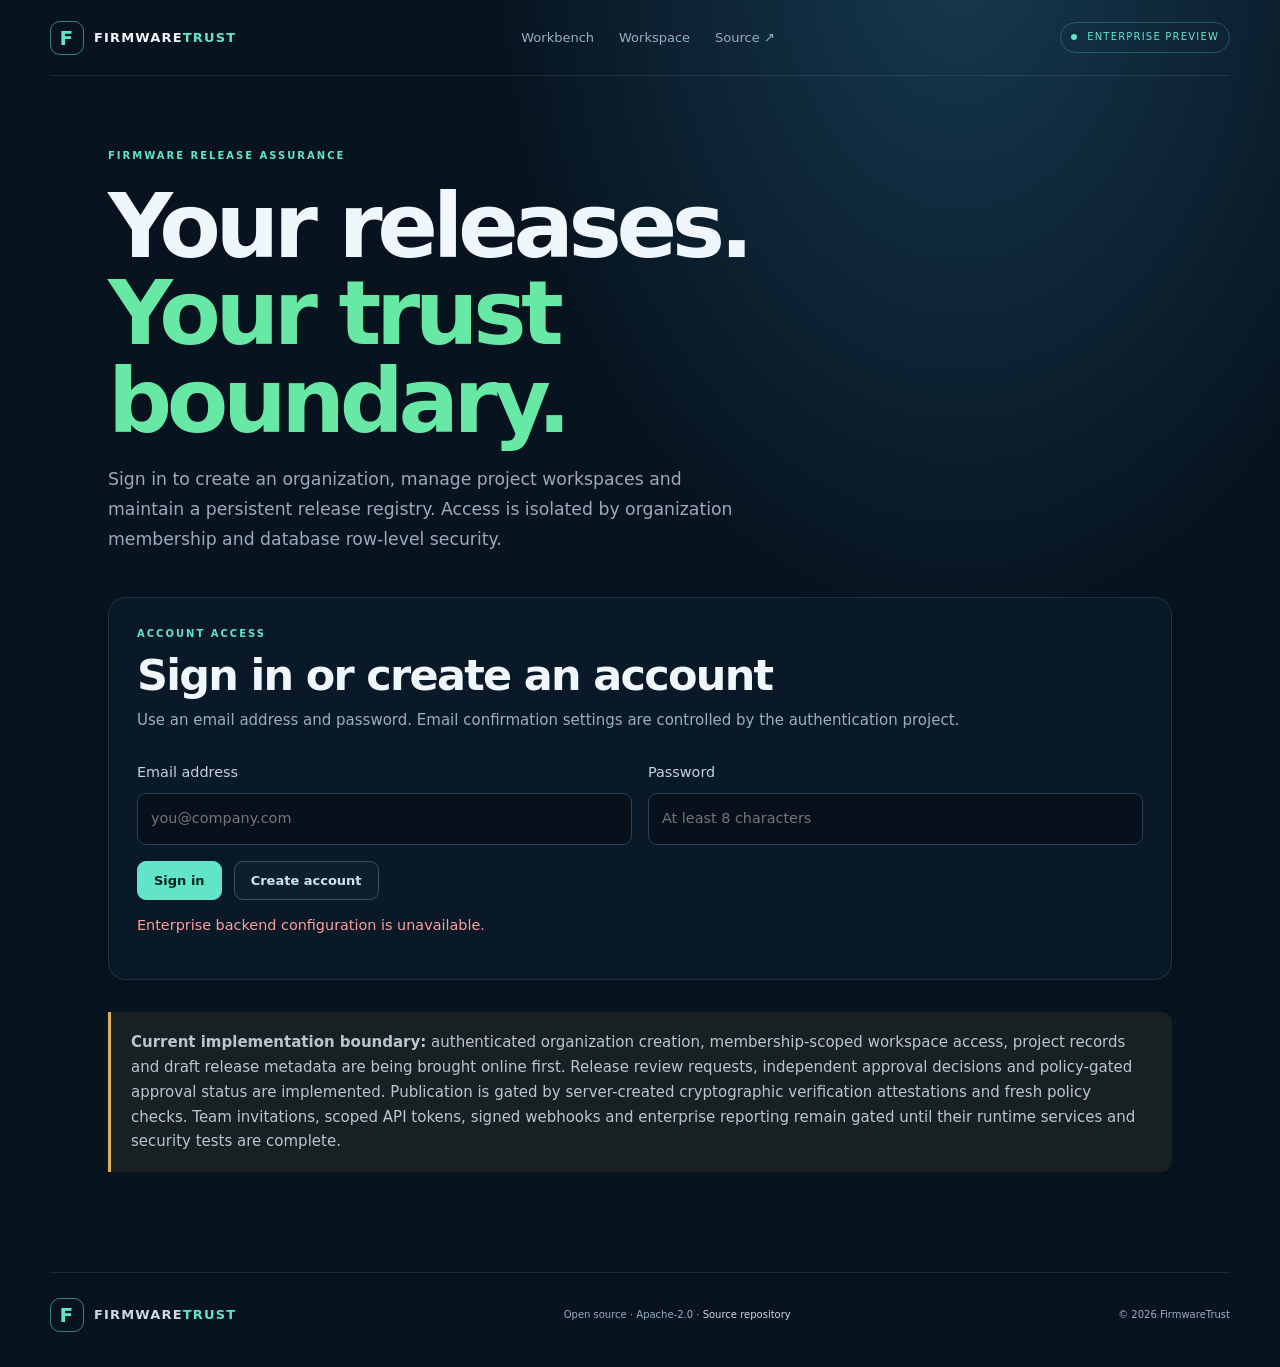
==== enterprise.html @ e17169af "feat(console): add organization team invitation workspace" ====
<!doctype html>
<html lang="en"><head>
<meta charset="utf-8"><meta name="viewport" content="width=device-width,initial-scale=1">
<meta name="theme-color" content="#07131f"><meta name="description" content="FirmwareTrust Enterprise Console — organizations, projects and release registry.">
<title>Enterprise Console · FirmwareTrust</title>
<link rel="stylesheet" href="/styles.css"><link rel="stylesheet" href="/enterprise.css"><script src="/enterprise.js" defer></script>
</head><body>
<header class="topbar"><a class="brand" href="/"><span class="brandmark">F</span><span>FIRMWARE<span class="accent">TRUST</span></span></a><nav><a href="/">Workbench</a><a href="#workspace">Workspace</a><a href="https://github.com/yobi369/FirmwareTrust" target="_blank" rel="noreferrer">Source ↗</a></nav><span class="local-pill"><i></i> ENTERPRISE PREVIEW</span></header>
<main class="enterprise-main">
<section class="enterprise-hero"><div class="eyebrow">FIRMWARE RELEASE ASSURANCE</div><h1>Your releases.<br><span>Your trust boundary.</span></h1><p>Sign in to create an organization, manage project workspaces and maintain a persistent release registry. Access is isolated by organization membership and database row-level security.</p></section>
<section class="enterprise-card" id="auth-card"><div class="section-heading"><div><div class="eyebrow">ACCOUNT ACCESS</div><h2>Sign in or create an account</h2><p>Use an email address and password. Email confirmation settings are controlled by the authentication project.</p></div></div><div class="enterprise-form"><label>Email address<input id="auth-email" type="email" autocomplete="email" required placeholder="you@company.com"></label><label>Password<input id="auth-password" type="password" autocomplete="current-password" minlength="8" required placeholder="At least 8 characters"></label><div class="enterprise-actions"><button class="btn primary" id="sign-in">Sign in</button><button class="btn ghost" id="sign-up">Create account</button></div></div><p class="enterprise-note" id="auth-message" role="status">Your account session stays in this browser tab. Signing keys are not uploaded.</p></section>
<section class="enterprise-card hidden" id="invite-card"><div class="eyebrow">ORGANIZATION INVITATION</div><h2>Accept your team invitation</h2><p>Sign in or create an account using the invited email address, then accept the single-use invitation.</p><button class="btn primary" id="accept-invitation">Accept invitation</button><p class="enterprise-note" id="invite-message" role="status"></p></section>
<section class="enterprise-card hidden" id="workspace">
<div class="workspace-top"><div><div class="eyebrow">ORGANIZATION WORKSPACE</div><h2 id="welcome-title">Your organizations</h2><p id="signed-in-as"></p></div><button class="btn ghost" id="sign-out">Sign out</button></div>
<div class="workspace-grid">
<section class="workspace-panel"><h3>Create an organization</h3><p>Each organization is a separate tenant. The creator becomes its first owner.</p><label>Organization name<input id="org-name" maxlength="120" placeholder="Acme Devices"></label><label>Organization slug<input id="org-slug" maxlength="63" placeholder="acme-devices"></label><button class="btn primary" id="create-org">Create organization</button></section>
<section class="workspace-panel"><h3>Your organizations</h3><p>Only organizations where your account is a member appear here.</p><div id="org-list" class="record-list"><p class="muted">Sign in to load your organizations.</p></div></section>
</div>
<section class="workspace-panel hidden" id="team-tools"><div class="workspace-top"><div><h3>Team invitations</h3><p>Invite colleagues by email with a scoped organization role. Invitations expire and can be used once.</p></div></div><div class="inline-form"><label>Invitee email<input id="invite-email" type="email" maxlength="254" placeholder="engineer@company.com"></label><label>Organization role<select id="invite-role"><option value="developer">Developer</option><option value="viewer">Viewer</option><option value="security_analyst">Security analyst</option><option value="release_manager">Release manager</option><option value="admin">Admin</option></select></label><label>Expires in<select id="invite-expiry"><option value="7">7 days</option><option value="14">14 days</option><option value="30">30 days</option></select></label><button class="btn primary" id="create-invitation">Create invitation</button></div><div class="invite-link-row"><label>One-time invitation link<input id="invite-link" readonly placeholder="Created invitation links appear here once"></label><button class="btn ghost" id="copy-invite-link" disabled>Copy link</button></div><p class="enterprise-note" id="invite-result" role="status">The raw invitation token is shown once and only its SHA-256 hash is stored.</p><div id="invite-list" class="record-list"></div></section>
<section class="workspace-panel project-panel"><div class="workspace-top"><div><h3 id="project-heading">Projects</h3><p id="project-subtitle">Select an organization to manage its projects and releases.</p></div><button class="btn ghost" id="refresh-workspace">Refresh</button></div><div id="project-tools" class="hidden"><div class="inline-form"><label>Project name<input id="project-name" maxlength="120" placeholder="Device firmware"></label><label>Project slug<input id="project-slug" maxlength="63" placeholder="device-firmware"></label><button class="btn primary" id="create-project">Add project</button></div><div id="project-list" class="record-list"></div></div></section>
<section class="workspace-panel project-panel">
<div class="workspace-top"><div><h3>Signing-key lifecycle</h3><p id="key-subtitle">Register public verification keys, rotate active keys and revoke compromised keys.</p></div><span class="status-text">PRIVATE KEYS STAY LOCAL</span></div>
<div id="key-tools" class="hidden">
<div class="key-form">
<label>Public-key fingerprint<input id="key-fingerprint" readonly placeholder="Calculated from public key PEM"></label>
<label>Algorithm<input id="key-algorithm" value="Ed25519" readonly></label>
<label class="key-pem-label">Public key PEM<textarea id="key-pem" rows="5" spellcheck="false" placeholder="-----BEGIN PUBLIC KEY-----&#10;Paste the public key only"></textarea></label>
<div class="key-actions"><button class="btn primary" id="register-key">Register public key</button><button class="btn ghost" id="clear-key-form">Clear key form</button></div>
<label>Revocation reason<textarea id="key-revoke-reason" rows="2" maxlength="1000" placeholder="Explain why this key must no longer be trusted"></textarea></label>
</div>
<div id="key-list" class="record-list"><p class="muted">Select a project to load its signing keys.</p></div>
<p class="enterprise-note">Rotation atomically retires the old key and registers its successor. Revocation is irreversible. FirmwareTrust stores public verification material only; never paste or upload a private key.</p>
</div></section>
<section class="workspace-panel project-panel"><div class="workspace-top"><div><h3>Release registry</h3><p id="release-subtitle">Select a project to register and review release metadata.</p></div></div><div id="release-tools" class="hidden"><div class="inline-form release-form"><label>Release version<input id="release-version" maxlength="80" placeholder="1.0.0"></label><label>Artifact filename<input id="release-artifact" maxlength="255" placeholder="controller-v1.0.0.bin"></label><label>SHA-256 digest<input id="release-sha" maxlength="64" placeholder="64 hexadecimal characters"></label><button class="btn primary" id="create-release">Register draft release</button></div><div class="release-manifest-upload"><label>Signed release manifest (optional)<input id="release-manifest" type="file" accept=".json,application/json"></label><p class="enterprise-note">Attach the signed manifest to verify its Ed25519 signature against an active registered key and bind it to this organization/project. Firmware binaries are never uploaded. Without a manifest, only unsigned draft metadata is recorded.</p></div><div id="release-list" class="record-list"></div></div></section><section class="workspace-panel project-panel"><div class="workspace-top"><div><h3>Release policies & evaluation</h3><p>Define versioned release controls and evaluate a selected draft against current evidence.</p></div></div><div id="policy-tools" class="policy-tools hidden"><div class="inline-form"><label>Policy name<input id="policy-name" maxlength="120" placeholder="production-baseline"></label><label>Policy scope<select id="policy-scope"><option value="project">Selected project</option><option value="organization">Entire organization</option></select></label><button class="btn primary" id="create-policy">Save policy version</button></div><label>Policy rules (JSON)<textarea id="policy-rules" rows="5" spellcheck="false">{
  "require_signed_manifest": true,
  "require_sbom": true,
  "require_complete_sbom_scan": true,
  "block_on_critical": true,
  "max_high_findings": 0,
  "min_approvals": 1
}</textarea></label><div class="inline-form"><label>Release to evaluate<select id="policy-release"></select></label><button class="btn primary" id="evaluate-policy">Evaluate policy</button></div><p class="enterprise-note">Supported rules: require_signed_manifest, require_sbom, require_complete_sbom_scan, block_on_critical, max_high_findings and min_approvals. Policy creation is restricted to organization owners/admins. Evaluation is read-only and does not publish a release.</p><p id="policy-result" class="enterprise-note" role="status"></p><div id="policy-list" class="record-list"></div></div></section>
<section class="workspace-panel project-panel"><div class="workspace-top"><div><h3>SBOM & vulnerability intelligence</h3><p>Inventory software components and identify known vulnerabilities in the selected project.</p></div></div><div id="sbom-tools" class="hidden"><div class="inline-form"><label>SBOM JSON file<input id="sbom-file" type="file" accept=".json,application/json"></label><button class="btn primary" id="ingest-sbom">Ingest and scan</button></div><p class="enterprise-note">Supports CycloneDX JSON and SPDX JSON. The original SBOM is stored with a SHA-256 digest; versioned package URLs are checked against OSV.dev. Firmware binaries are not uploaded.</p><div id="sbom-list" class="record-list"></div><h4>Recent vulnerability findings</h4><div id="sbom-findings" class="record-list"></div></div></section>
</section>
<section class="enterprise-disclaimer"><b>Current implementation boundary:</b> authenticated organization creation, membership-scoped workspace access, project records and draft release metadata are being brought online first. Release review requests, independent approval decisions and policy-gated approval status are implemented. Publication is gated by server-created cryptographic verification attestations and fresh policy checks. Team invitations, scoped API tokens, signed webhooks and enterprise reporting remain gated until their runtime services and security tests are complete.</section>
</main>
<footer><a class="brand" href="/"><span class="brandmark">F</span><span>FIRMWARE<span class="accent">TRUST</span></span></a><span>Open source · Apache-2.0 · <a href="https://github.com/yobi369/FirmwareTrust">Source repository</a></span><span>© 2026 FirmwareTrust</span></footer>
</body></html>
---- styles.css ----
:root{color-scheme:dark;--bg:#07131f;--panel:#0d1d2c;--panel2:#102438;--line:#233a4e;--muted:#9aafc2;--text:#eff6fc;--teal:#62e4c7;--blue:#85baff;--amber:#f4c979;--red:#ff8585;--green:#72e3ad}*{box-sizing:border-box}html{scroll-behavior:smooth}body{margin:0;background:radial-gradient(ellipse at 75% -5%,#163a50 0,transparent 35%),var(--bg);color:var(--text);font:15px/1.65 Inter,ui-sans-serif,system-ui,-apple-system,"Segoe UI",sans-serif}a{color:inherit;text-decoration:none}.topbar,main,footer{width:min(1180px,calc(100% - 44px));margin:auto}.topbar{height:76px;display:flex;align-items:center;justify-content:space-between;border-bottom:1px solid #ffffff16}.brand{display:flex;align-items:center;gap:10px;font-weight:800;letter-spacing:.09em;font-size:13px}.brandmark{width:34px;height:34px;border:1px solid #62e4c788;color:var(--teal);border-radius:10px;display:grid;place-items:center;font-size:20px}.accent{color:var(--teal)}nav{display:flex;gap:25px;color:var(--muted);font-size:13px}nav a:hover,footer a:hover{color:var(--teal)}.local-pill,.status-chip{font-size:10px;letter-spacing:.12em;color:var(--teal);border:1px solid #62e4c744;padding:6px 10px;border-radius:40px}.local-pill i,.status-chip i{display:inline-block;width:6px;height:6px;border-radius:50%;background:var(--teal);margin-right:6px}.hero{padding:85px 0 65px}.eyebrow{font-size:10px;letter-spacing:.2em;color:var(--teal);font-weight:800}.hero h1{font-size:clamp(48px,8vw,82px);line-height:1.02;letter-spacing:-.06em;margin:18px 0}.hero h1 span{color:var(--teal)}.hero-copy{max-width:700px;color:#b6c7d6;font-size:18px}.hero-actions,.actions{display:flex;align-items:center;gap:12px;flex-wrap:wrap;margin-top:24px}.btn{border:1px solid #62e4c766;background:#62e4c711;color:var(--teal);padding:11px 16px;border-radius:9px;font:700 13px Inter,ui-sans-serif,system-ui,sans-serif;cursor:pointer;display:inline-flex;gap:12px;align-items:center;justify-content:center}.btn.primary{background:var(--teal);color:#05231f;border-color:var(--teal)}.btn.ghost{border-color:#345068;color:#d1e2ef;background:#ffffff05}.btn:disabled{opacity:.4;cursor:not-allowed}.btn:hover:not(:disabled){filter:brightness(1.1);transform:translateY(-1px)}.trustline{display:flex;gap:20px;flex-wrap:wrap;margin-top:22px;color:var(--muted);font-size:11px}.trustline span:before{content:"✓";color:var(--teal);margin-right:7px}.metrics{border-block:1px solid #ffffff18;display:grid;grid-template-columns:repeat(4,1fr);padding:20px 0}.metrics div{padding:3px 24px;border-right:1px solid #ffffff16}.metrics div:first-child{padding-left:0}.metrics div:last-child{border:0}.metrics b{display:block;font-size:18px}.metrics span{font-size:11px;color:var(--muted)}.workbench{padding:76px 0 70px}.section-heading{display:flex;align-items:end;justify-content:space-between;gap:20px;margin-bottom:28px}.section-heading h2,.explain h2,.security h2,.roadmap h2,.closing h2{font-size:clamp(29px,4vw,43px);line-height:1.12;letter-spacing:-.04em;margin:9px 0}.section-heading p,.explain>p,.closing p{color:var(--muted);margin:0}.steps-nav{display:flex;border-bottom:1px solid var(--line);gap:8px}.step-tab{background:transparent;border:0;border-bottom:2px solid transparent;color:var(--muted);padding:15px 17px;font:600 13px Inter,ui-sans-serif,system-ui,sans-serif;cursor:pointer}.step-tab span{color:var(--teal);font:11px ui-monospace,monospace;margin-right:9px}.step-tab.active{color:var(--text);border-color:var(--teal)}.panel{background:linear-gradient(145deg,#102338,#0b1927);border:1px solid var(--line);border-top:0;border-radius:0 0 14px 14px;padding:28px}.panel[hidden]{display:none}.panel-intro{display:flex;gap:15px;align-items:flex-start;margin-bottom:25px}.step-icon{width:38px;height:38px;flex:0 0 38px;border:1px solid #62e4c755;background:#62e4c711;color:var(--teal);border-radius:10px;display:grid;place-items:center;font:13px ui-monospace,monospace}.panel h3{margin:0 0 4px;font-size:19px}.panel-intro p{margin:0;color:var(--muted);font-size:13px}.form-grid{display:grid;grid-template-columns:1fr 1fr;gap:16px}.field{display:flex;flex-direction:column;gap:7px;color:#dbe8f2;font-size:12px;font-weight:650}.field.full{grid-column:1/-1}.field input{width:100%;padding:12px 13px;background:#071522;border:1px solid #2b455b;border-radius:8px;color:var(--text);font:13px Inter,ui-sans-serif,system-ui,sans-serif;outline:none}.field input:focus{border-color:var(--teal);box-shadow:0 0 0 3px #62e4c71a}.field input[type=file]{font-size:12px}.field small{font-weight:400;color:var(--muted);font-size:11px}.callout{padding:13px 15px;border-radius:9px;font-size:12px;margin-top:20px}.warning{border:1px solid #b38a4466;background:#f4c9790c;color:#d8c69f}.warning b{color:var(--amber)}.hint{font-size:11px;color:var(--muted)}.result{margin-top:22px;padding:18px;border:1px solid var(--line);background:#071522;border-radius:10px;font-size:12px;overflow-wrap:anywhere}.result.success{border-color:#55c99888}.result.failure{border-color:#e57b7b88}.result h4{font-size:14px;margin:0 0 8px}.result p{color:var(--muted);margin:5px 0}.result code{color:var(--teal);font:11px ui-monospace,monospace;word-break:break-all}.result .download{display:inline-flex;margin:10px 10px 0 0;color:var(--teal);text-decoration:underline;text-underline-offset:3px}.hidden{display:none!important}.privacy-foot{margin-top:22px;padding:14px;border-top:1px solid var(--line);display:flex;gap:12px;color:var(--muted);font-size:11px}.privacy-foot b{color:#dce9f3}.lock{color:var(--teal);font-size:18px}.explain,.security,.roadmap{padding:65px 0;border-top:1px solid #ffffff16}.explain-grid{display:grid;grid-template-columns:repeat(3,1fr);gap:15px;margin-top:27px}.explain-grid article,.roadmap-grid>div{padding:20px;border:1px solid var(--line);background:#0c1b2a;border-radius:11px}.explain-grid article>span,.roadmap-grid b{font:10px ui-monospace,monospace;color:var(--teal);letter-spacing:.12em}.explain-grid h3,.roadmap-grid h3{font-size:16px;margin:13px 0 6px}.explain-grid p,.roadmap-grid p{font-size:12px;color:var(--muted);margin:0}.security{display:grid;grid-template-columns:1fr 1fr;gap:50px}.security p{color:var(--muted);font-size:13px}.security ul{margin:0;padding:18px 22px;background:#0c1b2a;border:1px solid var(--line);border-radius:12px;color:#c1d0dc;font-size:12px}.security li{margin:10px 0}.roadmap-grid{display:grid;grid-template-columns:repeat(5,1fr);gap:10px;margin-top:25px}.roadmap-grid span{display:inline-block;margin-top:13px;color:var(--muted);font:9px ui-monospace,monospace}.roadmap-grid .road-current{border-color:#62e4c777;background:#102b32}.closing{padding:36px;border:1px solid #31536a;border-radius:14px;background:linear-gradient(110deg,#10313a,#102338);display:flex;justify-content:space-between;align-items:center;gap:25px;margin:40px 0 65px}.closing p{font-size:13px;max-width:630px}footer{border-top:1px solid #ffffff18;padding:25px 0 35px;display:flex;align-items:center;justify-content:space-between;color:var(--muted);font-size:10px}footer a{color:#cbd9e5}@media(max-width:800px){nav{display:none}.hero{padding:60px 0 48px}.metrics{grid-template-columns:repeat(2,1fr);gap:15px}.metrics div:nth-child(2){border:0}.metrics div:nth-child(3){padding-left:0}.explain-grid{grid-template-columns:1fr}.roadmap-grid{grid-template-columns:repeat(2,1fr)}.security{grid-template-columns:1fr;gap:15px}.closing{align-items:flex-start;flex-direction:column}}@media(max-width:540px){.topbar,main,footer{width:calc(100% - 28px)}.local-pill{font-size:8px}.hero h1{font-size:52px}.metrics div{padding:5px 10px}.section-heading{align-items:flex-start;flex-direction:column}.panel{padding:17px}.form-grid{grid-template-columns:1fr}.field.full{grid-column:auto}.step-tab{padding:12px 8px;font-size:11px}.roadmap-grid{grid-template-columns:1fr}.closing{padding:22px}footer{align-items:flex-start;flex-direction:column;gap:12px}}
---- enterprise.css ----
.enterprise-main{max-width:1120px;margin:0 auto;padding:72px 28px 100px}.enterprise-hero{max-width:760px;margin:0 0 42px}.enterprise-hero h1{font-size:clamp(3rem,7vw,5.6rem);line-height:.98;letter-spacing:-.06em;margin:18px 0}.enterprise-hero h1 span{color:var(--accent,#67e8a5)}.enterprise-hero p{max-width:650px;color:#9aabba;font-size:1.08rem;line-height:1.75}.enterprise-card,.workspace-panel{border:1px solid rgba(160,190,210,.15);background:rgba(11,27,42,.88);border-radius:18px;padding:28px;margin:24px 0}.enterprise-form{display:grid;grid-template-columns:1fr 1fr;gap:16px}.enterprise-form label,.workspace-panel label{display:grid;gap:8px;color:#c4d2dd;font-size:.9rem}.enterprise-form input,.workspace-panel input{width:100%;background:#06111c;border:1px solid #294052;border-radius:9px;padding:13px;color:#eff7fb;font:inherit;min-width:0}.enterprise-actions{grid-column:1/-1;display:flex;gap:12px;flex-wrap:wrap}.enterprise-note,.muted{color:#8fa2b2;font-size:.9rem;line-height:1.6}.workspace-top{display:flex;align-items:center;justify-content:space-between;gap:18px}.workspace-top h2,.workspace-top h3{margin:6px 0}.workspace-top p,.workspace-panel>p{color:#8fa2b2;line-height:1.55}.workspace-grid{display:grid;grid-template-columns:1fr 1fr;gap:18px}.workspace-panel{margin:18px 0;padding:22px}.workspace-panel h3{margin-top:0}.workspace-panel>label{margin:14px 0}.workspace-panel>.btn{margin-top:10px}.record-list{display:grid;gap:10px;margin-top:16px}.record-item{display:flex;justify-content:space-between;align-items:center;gap:12px;padding:13px 14px;background:#071521;border:1px solid #233a4c;border-radius:10px}.record-item strong{display:block;color:#e5f0f6}.record-item small{display:block;color:#8fa2b2;margin-top:4px;overflow-wrap:anywhere}.record-item button{flex-shrink:0}.record-item.selected{border-color:#57d69a;box-shadow:inset 3px 0 #57d69a}.inline-form{display:grid;grid-template-columns:1fr 1fr auto;gap:12px;align-items:end}.inline-form label{min-width:0}.release-form{grid-template-columns:1fr 1.4fr 1.6fr auto}.enterprise-disclaimer{border-left:3px solid #e5ad58;background:rgba(229,173,88,.08);padding:18px 20px;color:#b8c6d1;line-height:1.65;border-radius:0 10px 10px 0;margin-top:32px}.hidden{display:none!important}.status-text{font-size:.78rem;color:#91a7b8;text-transform:uppercase;letter-spacing:.08em}.error{color:#ff9d9d!important}@media(max-width:760px){.enterprise-main{padding:48px 18px 72px}.enterprise-form,.workspace-grid,.inline-form,.release-form{grid-template-columns:1fr}.workspace-top{align-items:flex-start}.enterprise-card{padding:20px}.enterprise-actions .btn{flex:1}.record-item{align-items:flex-start}.record-item button{white-space:nowrap}}
.key-form{display:grid;grid-template-columns:1fr 220px;gap:14px;align-items:end;margin:18px 0}.key-form label{display:grid;gap:8px;color:#c4d2dd;font-size:.9rem}.key-form input,.key-form select,.key-form textarea{width:100%;background:#06111c;border:1px solid #294052;border-radius:9px;padding:12px;color:#eff7fb;font:inherit;min-width:0}.key-form textarea{resize:vertical;font-family:ui-monospace,SFMono-Regular,monospace;font-size:.82rem;line-height:1.5}.key-pem-label,.key-actions{grid-column:1/-1}.key-actions{display:flex;gap:10px;flex-wrap:wrap}.key-row-actions{display:flex;gap:8px;flex-shrink:0}.btn.danger{background:rgba(180,55,55,.15);border:1px solid rgba(255,120,120,.4);color:#ffaaaa}.btn.danger:hover{background:rgba(180,55,55,.28)}@media(max-width:760px){.key-form{grid-template-columns:1fr}.key-pem-label,.key-actions{grid-column:auto}.key-row-actions{flex-direction:column}}

.release-row-actions{display:flex;align-items:center;justify-content:flex-end;gap:8px;flex-wrap:wrap}
.release-row-actions .status-text{white-space:nowrap}
@media(max-width:700px){.release-row-actions{justify-content:flex-start;margin-top:10px}.release-row-actions .btn{font-size:11px;padding:8px 10px}}
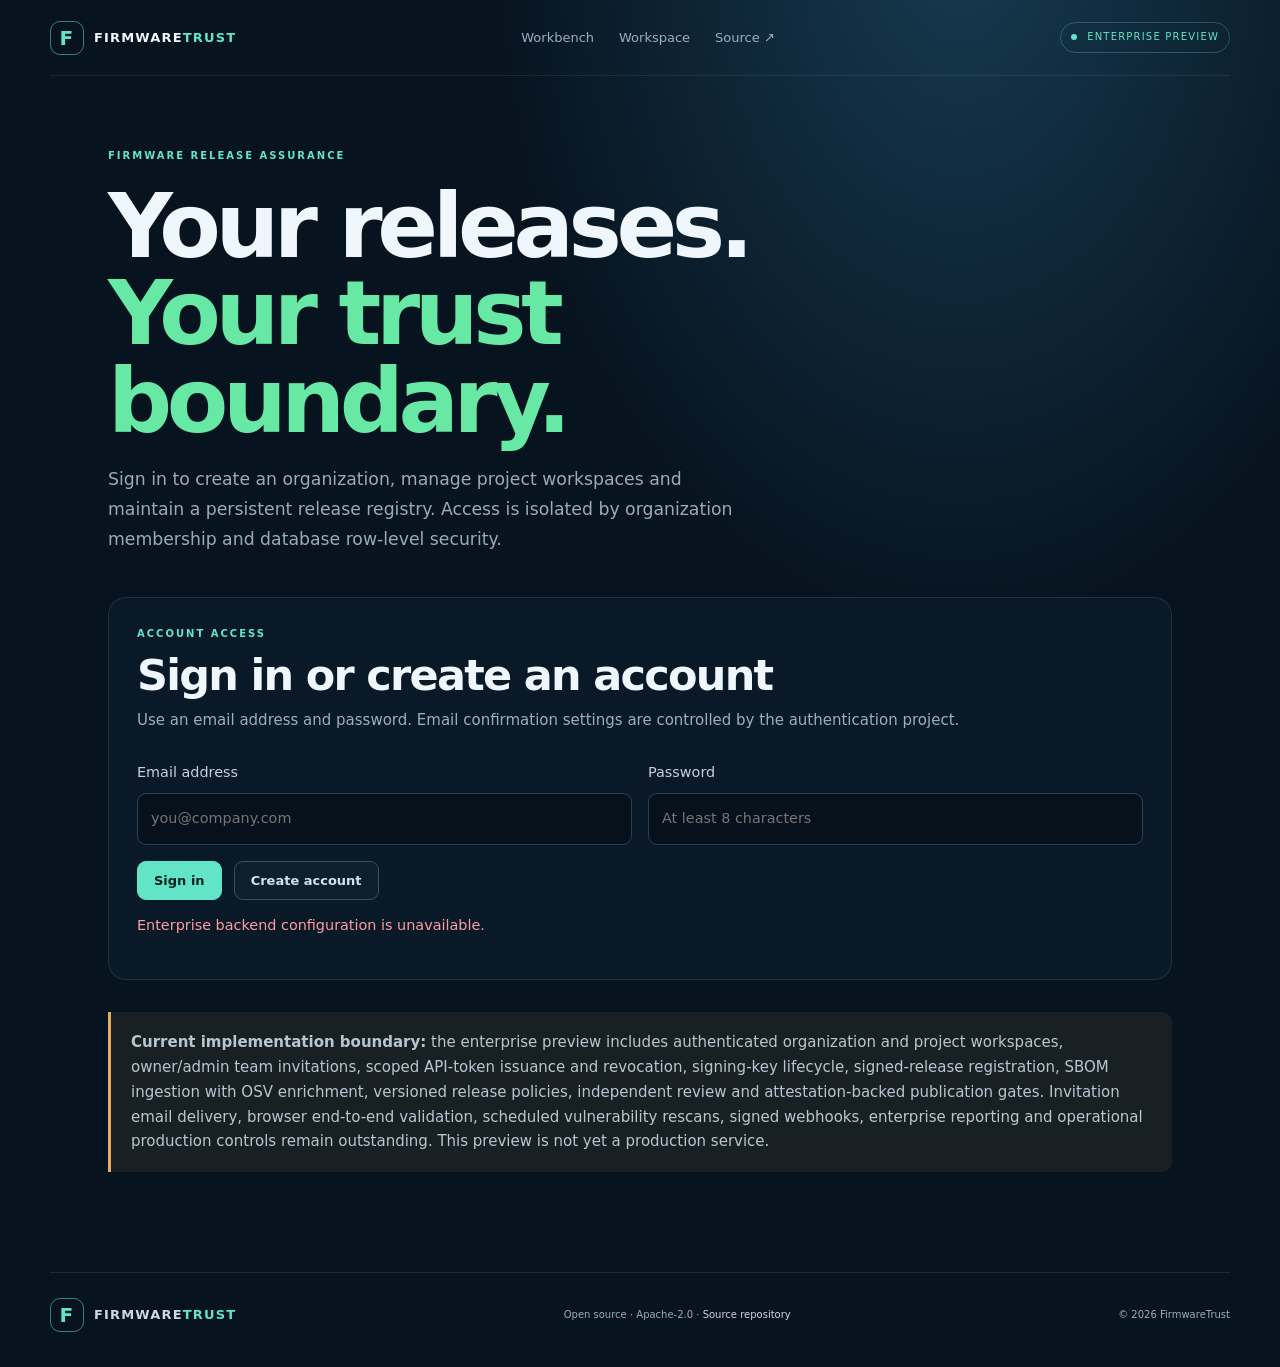
==== commit 9ffd664c: "fix(console): remove duplicate API token panel and clarify preview scope" ====
--- a/enterprise.html
+++ b/enterprise.html
@@ -17,7 +17,9 @@
 <section class="workspace-panel"><h3>Your organizations</h3><p>Only organizations where your account is a member appear here.</p><div id="org-list" class="record-list"><p class="muted">Sign in to load your organizations.</p></div></section>
 </div>
 <section class="workspace-panel hidden" id="team-tools"><div class="workspace-top"><div><h3>Team invitations</h3><p>Invite colleagues by email with a scoped organization role. Invitations expire and can be used once.</p></div></div><div class="inline-form"><label>Invitee email<input id="invite-email" type="email" maxlength="254" placeholder="engineer@company.com"></label><label>Organization role<select id="invite-role"><option value="developer">Developer</option><option value="viewer">Viewer</option><option value="security_analyst">Security analyst</option><option value="release_manager">Release manager</option><option value="admin">Admin</option></select></label><label>Expires in<select id="invite-expiry"><option value="7">7 days</option><option value="14">14 days</option><option value="30">30 days</option></select></label><button class="btn primary" id="create-invitation">Create invitation</button></div><div class="invite-link-row"><label>One-time invitation link<input id="invite-link" readonly placeholder="Created invitation links appear here once"></label><button class="btn ghost" id="copy-invite-link" disabled>Copy link</button></div><p class="enterprise-note" id="invite-result" role="status">The raw invitation token is shown once and only its SHA-256 hash is stored.</p><div id="invite-list" class="record-list"></div></section>
+<section class="workspace-panel hidden" id="api-token-tools"><div class="workspace-top"><div><h3>CI/CD API tokens</h3><p>Issue revocable, least-privilege credentials for automated release registration. Each secret is displayed once.</p></div></div><div class="inline-form"><label>Token name<input id="api-token-name" maxlength="80" placeholder="GitHub Actions production"></label><label>Expires on<input id="api-token-expiry" type="date" required></label><button class="btn primary" id="create-api-token">Create API token</button></div><div class="token-scope-grid"><label><input type="checkbox" name="api-token-scope" value="releases:write" checked> Register signed releases</label><label><input type="checkbox" name="api-token-scope" value="releases:read"> Read release metadata</label><label><input type="checkbox" name="api-token-scope" value="sboms:write"> Ingest SBOMs and scan vulnerabilities</label><label><input type="checkbox" name="api-token-scope" value="keys:read"> Read signing-key registry</label><label><input type="checkbox" name="api-token-scope" value="audit:read"> Read audit history</label></div><label class="token-org-wide"><input type="checkbox" id="api-token-org-wide"> Allow this token across all projects in the organization</label><div id="api-token-projects" class="token-projects"><p class="muted">Select an organization to load project restrictions.</p></div><div class="invite-link-row"><label>One-time API token<input id="api-token-secret" readonly autocomplete="off" spellcheck="false" placeholder="The raw token appears here only after creation"></label><button class="btn ghost" id="copy-api-token" disabled>Copy token</button></div><p class="enterprise-note" id="api-token-result" role="status">Only the SHA-256 token hash is stored. Secrets cannot be retrieved again; revoke and replace a lost token.</p><div id="api-token-list" class="record-list"></div></section>
 <section class="workspace-panel project-panel"><div class="workspace-top"><div><h3 id="project-heading">Projects</h3><p id="project-subtitle">Select an organization to manage its projects and releases.</p></div><button class="btn ghost" id="refresh-workspace">Refresh</button></div><div id="project-tools" class="hidden"><div class="inline-form"><label>Project name<input id="project-name" maxlength="120" placeholder="Device firmware"></label><label>Project slug<input id="project-slug" maxlength="63" placeholder="device-firmware"></label><button class="btn primary" id="create-project">Add project</button></div><div id="project-list" class="record-list"></div></div></section>
+
 <section class="workspace-panel project-panel">
 <div class="workspace-top"><div><h3>Signing-key lifecycle</h3><p id="key-subtitle">Register public verification keys, rotate active keys and revoke compromised keys.</p></div><span class="status-text">PRIVATE KEYS STAY LOCAL</span></div>
 <div id="key-tools" class="hidden">
@@ -41,7 +43,7 @@
 }</textarea></label><div class="inline-form"><label>Release to evaluate<select id="policy-release"></select></label><button class="btn primary" id="evaluate-policy">Evaluate policy</button></div><p class="enterprise-note">Supported rules: require_signed_manifest, require_sbom, require_complete_sbom_scan, block_on_critical, max_high_findings and min_approvals. Policy creation is restricted to organization owners/admins. Evaluation is read-only and does not publish a release.</p><p id="policy-result" class="enterprise-note" role="status"></p><div id="policy-list" class="record-list"></div></div></section>
 <section class="workspace-panel project-panel"><div class="workspace-top"><div><h3>SBOM & vulnerability intelligence</h3><p>Inventory software components and identify known vulnerabilities in the selected project.</p></div></div><div id="sbom-tools" class="hidden"><div class="inline-form"><label>SBOM JSON file<input id="sbom-file" type="file" accept=".json,application/json"></label><button class="btn primary" id="ingest-sbom">Ingest and scan</button></div><p class="enterprise-note">Supports CycloneDX JSON and SPDX JSON. The original SBOM is stored with a SHA-256 digest; versioned package URLs are checked against OSV.dev. Firmware binaries are not uploaded.</p><div id="sbom-list" class="record-list"></div><h4>Recent vulnerability findings</h4><div id="sbom-findings" class="record-list"></div></div></section>
 </section>
-<section class="enterprise-disclaimer"><b>Current implementation boundary:</b> authenticated organization creation, membership-scoped workspace access, project records and draft release metadata are being brought online first. Release review requests, independent approval decisions and policy-gated approval status are implemented. Publication is gated by server-created cryptographic verification attestations and fresh policy checks. Team invitations, scoped API tokens, signed webhooks and enterprise reporting remain gated until their runtime services and security tests are complete.</section>
+<section class="enterprise-disclaimer"><b>Current implementation boundary:</b> the enterprise preview includes authenticated organization and project workspaces, owner/admin team invitations, scoped API-token issuance and revocation, signing-key lifecycle, signed-release registration, SBOM ingestion with OSV enrichment, versioned release policies, independent review and attestation-backed publication gates. Invitation email delivery, browser end-to-end validation, scheduled vulnerability rescans, signed webhooks, enterprise reporting and operational production controls remain outstanding. This preview is not yet a production service.</section>
 </main>
 <footer><a class="brand" href="/"><span class="brandmark">F</span><span>FIRMWARE<span class="accent">TRUST</span></span></a><span>Open source · Apache-2.0 · <a href="https://github.com/yobi369/FirmwareTrust">Source repository</a></span><span>© 2026 FirmwareTrust</span></footer>
 </body></html>
--- a/enterprise.css
+++ b/enterprise.css
@@ -4,3 +4,19 @@
 .release-row-actions{display:flex;align-items:center;justify-content:flex-end;gap:8px;flex-wrap:wrap}
 .release-row-actions .status-text{white-space:nowrap}
 @media(max-width:700px){.release-row-actions{justify-content:flex-start;margin-top:10px}.release-row-actions .btn{font-size:11px;padding:8px 10px}}
+
+.invite-link-row{display:flex;align-items:flex-end;gap:10px;margin-top:14px}
+.invite-link-row label{flex:1;min-width:0}
+.invite-link-row input{width:100%}
+#invite-card{border-color:var(--line-strong)}
+#invite-message.error,#invite-result.error{color:var(--danger,#d45b5b)}
+@media(max-width:700px){.invite-link-row{align-items:stretch;flex-direction:column}.invite-link-row .btn{width:100%}}
+
+.token-scope-grid{display:grid;grid-template-columns:repeat(auto-fit,minmax(190px,1fr));gap:10px;margin:18px 0}
+.token-scope-grid label,.token-org-wide{display:flex!important;align-items:center;gap:10px!important;background:#071521;border:1px solid #233a4c;border-radius:9px;padding:12px}
+.token-scope-grid input,.token-org-wide input,.token-projects input{width:auto!important;margin:0}
+.token-org-wide{margin:12px 0}
+.token-projects{display:grid;grid-template-columns:repeat(auto-fit,minmax(180px,1fr));gap:8px;margin:10px 0 18px}
+.token-projects label{display:flex!important;align-items:center;gap:8px!important;padding:9px 11px;background:#071521;border:1px solid #233a4c;border-radius:8px}
+.token-projects input:disabled{opacity:.45}
+@media(max-width:700px){.token-scope-grid,.token-projects{grid-template-columns:1fr}}
